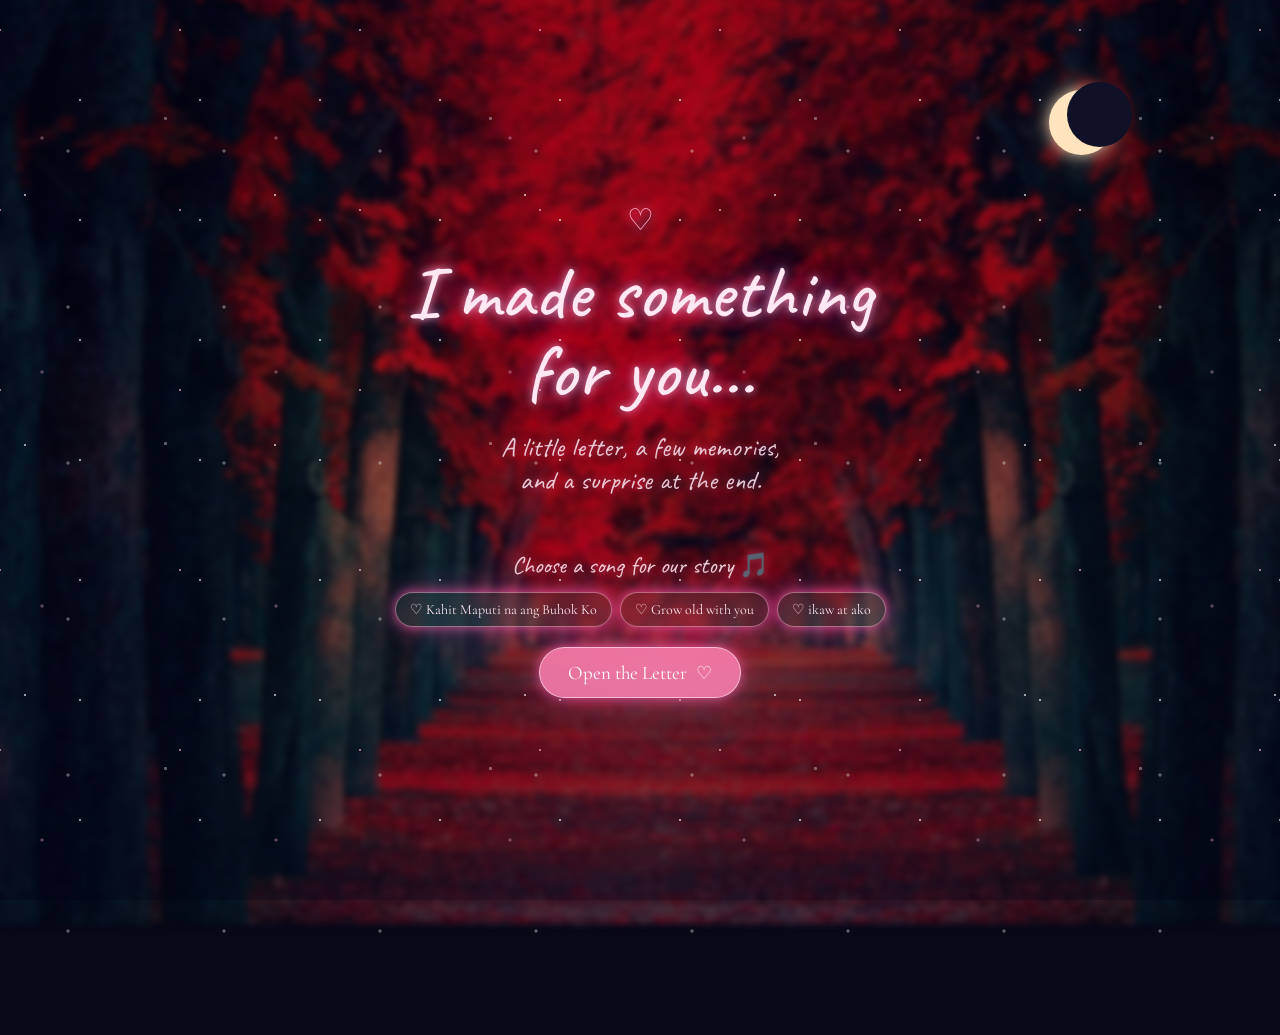
==== index.html @ f9e776af "Add files via upload" ====
<!DOCTYPE html>
<html lang="en">

<head>
    <meta charset="UTF-8">
    <meta name="viewport" content="width=device-width, initial-scale=1.0">

    <title><title>A Letter For Zhaira 💌</title>
    <meta name="description" content="A special letter made just for Zhaira. ❤️">

    <link rel="preconnect" href="https://fonts.googleapis.com">
    <link rel="preconnect" href="https://fonts.gstatic.com" crossorigin>

    <link
        href="https://fonts.googleapis.com/css2?family=Caveat:wght@400;500;600;700&family=Cormorant+Garamond:wght@400;500;600&display=swap"
        rel="stylesheet">

    <link rel="stylesheet" href="style.css">
</head>

<body>

    <!-- Stars -->
    <div class="stars"></div>
    <div class="stars stars2"></div>

    <!-- Moon -->
    <div class="moon"></div>

    <!-- Opening Screen -->
    <main class="opening">

        <div class="small-heart">♡</div>

        <h1>
            I made something<br>
            for you...
        </h1>

        <p>
            A little letter, a few memories,<br>
            and a surprise at the end.
        </p>

        <div class="music-choice">

    <p>Choose a song for our story 🎵</p>

    <div class="music-buttons">

        <button class="music-btn" data-song="music1.mp3">
            ♡ Kahit Maputi na ang Buhok Ko
        </button>

        <button class="music-btn" data-song="music2.mp3">
            ♡ Grow old with you
        </button>

        <button class="music-btn" data-song="music3.mp3">
            ♡ ikaw at ako
        </button>

    </div>

</div>

<audio id="backgroundMusic" loop></audio>

        <button id="openButton">
            Open the Letter
            <span>♡</span>
        </button>

    </main>


  <!-- Envelope Screen -->
<section id="envelopeScreen" class="envelope-screen">

    <div class="envelope" id="envelope">

        <div class="envelope-flap"></div>

        <div class="envelope-body">
            <div class="envelope-heart">♥</div>
        </div>

        <div class="letter-paper">
            <h2>For You ❤️</h2>

            <p>
                There are some things I want to tell you...
            </p>

            <button id="continueButton">
                Read my letter ♡
            </button>
        </div>

    </div>

    <p class="envelope-text">
        Just for you...
    </p>

</section>

<!-- First Letter -->

<!-- Memories -->

<!-- Surprise -->

<!-- Ring Letter -->

<!-- Final Ending -->
<section id="finalScreen" class="final-screen">

    <div class="final-content">

        <div class="final-hearts">
            ♡ ♥ ♡
        </div>

        <h2>Thank You</h2>

        <p>
            Thank you for being part of my life,
            for the memories, the smiles,
            and all the little moments we share.
        </p>

        <p>
            I hope this little surprise reminded you
            of just how special you are to me.
        </p>

        <div class="final-message">
            With all my heart, ❤️
            <br>
            <span>— Brylle Pogi</span>
        </div>

        <div class="final-star">✦</div>

    </div>

</section>
<section id="ringLetterScreen" class="ring-letter-screen">

    <div class="ring-letter-content">

        <div class="ring-icon">💍</div>

        <h2>One More Thing...</h2>

        <p>
            This ring is more than just a ring.
        </p>

        <p>
            It represents a promise, a memory,
            and all the little moments that made
            you special to me.
        </p>

        <p>
            I hope whenever you see it,
            you remember how much you mean to me. ❤️
        </p>

        <button id="finalButton">
            One last thing ♡
        </button>

    </div>

</section>
<section id="surpriseScreen" class="surprise-screen">

    <div class="surprise-content">

        <p class="surprise-small">
            And there's one more thing...
        </p>

        <h2>A little surprise for you</h2>

        <div class="gift-box" id="giftBox">

            <div class="gift-lid">
                <div class="ribbon"></div>
            </div>

            <div class="gift-body">
                <div class="ribbon"></div>
            </div>

            <div class="ring-surprise">
    <div class="ring">💍</div>
</div>

        </div>

        <p class="gift-text">
            Click the gift 🎁
        </p>

    </div>

</section>
<section id="memoriesScreen" class="memories-screen">

    <div class="memories-content">

        <div class="memory-heart">♡</div>

        <h2>Our Memories</h2>

        <p class="memory-intro">
            A few little moments that I want to keep forever...
        </p>

        <div class="memory-gallery">

            <div class="memory-card">
                <img src="memory1.jpg" alt="Our memory">
                <p>One of my favorite moments with you. ❤️</p>
            </div>

            <div class="memory-card">
                <img src="memory2.jpg" alt="Our memory">
                <p>Our cute Moments. ♡</p>
            </div>

            <div class="memory-card">
                <img src="memory3.jpg" alt="Our memory">
                <p>Our frist Monthsary. ✨</p>
            </div>

        </div>

        <button id="memoryNextButton">
            There's more ♡
        </button>

    </div>

</section>
<section id="letterScreen" class="letter-screen">

    <div class="letter-content">

        <div class="letter-small-heart">♡</div>

        <h2>For You</h2>

        <p>
            I don't always know how to put everything
            I feel into words...
        </p>

        <p>
            But I want you to know that you are someone
            very special to me.
        </p>

        <p>
            So I made this little website just for you. ❤️
        </p>

        <button id="nextLetterButton">
            Continue ♡
        </button>

    </div>

</section>

    <script src="script.js"></script>

</body>
</html>
---- style.css ----
* {
    margin: 0;
    padding: 0;
    box-sizing: border-box;
}


/* =========================
   BODY
========================= */

body {
    width: 100%;
    height: 100vh;

    overflow: hidden;

    color: white;

    font-family: "Cormorant Garamond", serif;

    background: #080817;

    position: relative;
}


/* =========================
   BLURRED BACKGROUND
========================= */

body::after {
    content: "";

    position: absolute;

    inset: -10px;

    background-image:
        linear-gradient(
            rgba(5, 5, 25, 0.20),
            rgba(5, 5, 25, 0.40)
        ),
        url("romanticbackground.jpg");

    background-size: cover;
    background-position: center;
    background-repeat: no-repeat;

    /* Slight blur */
    filter: blur(3px);

    /* Prevent white edges caused by blur */
    transform: scale(1.03);

    z-index: 0;
}


/* =========================
   DARK OVERLAY
========================= */

body::before {
    content: "";

    position: absolute;

    inset: 0;

    background:
        radial-gradient(
            circle at center,
            transparent 10%,
            rgba(0, 0, 20, 0.35) 100%
        );

    pointer-events: none;

    z-index: 1;
}


/* =========================
   OPENING CONTENT
========================= */

.opening {
    position: relative;

    z-index: 10;

    height: 100vh;

    display: flex;

    flex-direction: column;

    justify-content: center;

    align-items: center;

    text-align: center;

    padding: 20px;

    animation: fadeIn 2s ease;
}


/* =========================
   MAIN TITLE
========================= */

h1 {
    font-family: "Caveat", cursive;

    font-size: clamp(45px, 7vw, 75px);

    font-weight: 500;

    line-height: 1.05;

    letter-spacing: 1px;

    color: #ffe7f3;

    text-shadow:
        0 0 8px rgba(255, 180, 220, 0.8),
        0 0 25px rgba(255, 100, 190, 0.5),
        0 0 45px rgba(160, 80, 255, 0.3);

    margin-bottom: 20px;
}


/* =========================
   DESCRIPTION
========================= */

p {
    font-family: "Caveat", cursive;

    font-size: clamp(20px, 3vw, 27px);

    line-height: 1.2;

    color: #f7dce9;

    opacity: 0.9;

    margin-bottom: 35px;

    text-shadow:
        0 0 8px rgba(255, 150, 210, 0.4);
}


/* =========================
   BUTTON
========================= */

button {
    font-family: "Cormorant Garamond", serif;

    font-size: 19px;

    color: white;

    background: rgba(255, 130, 180, 0.85);

    border: 1px solid rgba(255, 220, 240, 0.7);

    border-radius: 40px;

    padding: 13px 28px;

    cursor: pointer;

    box-shadow:
        0 0 12px rgba(255, 100, 180, 0.7),
        0 0 30px rgba(255, 80, 180, 0.35);

    backdrop-filter: blur(5px);

    transition:
        transform 0.3s ease,
        box-shadow 0.3s ease,
        background 0.3s ease;
}


button span {
    margin-left: 5px;

    font-size: 18px;
}


button:hover {
    transform: scale(1.08);

    background: rgba(255, 150, 195, 0.95);

    box-shadow:
        0 0 20px rgba(255, 100, 190, 0.9),
        0 0 45px rgba(200, 80, 255, 0.5);
}


button:active {
    transform: scale(0.96);
}


/* =========================
   SMALL HEART
========================= */

.small-heart {
    font-size: 30px;

    color: #ffb5d5;

    margin-bottom: 15px;

    animation: heartbeat 2s infinite;

    text-shadow:
        0 0 10px #ff8fc5,
        0 0 25px #ff5baa;
}


/* =========================
   MOON
========================= */

.moon {
    position: absolute;

    z-index: 5;

    top: 10%;

    right: 13%;

    width: 65px;

    height: 65px;

    border-radius: 50%;

    background: #ffe4bd;

    box-shadow:
        0 0 15px rgba(255, 230, 190, 0.8),
        0 0 40px rgba(255, 210, 170, 0.35);

    animation: moonGlow 4s ease-in-out infinite;
}


/* =========================
   MOON SHADOW
========================= */

.moon::after {
    content: "";

    position: absolute;

    width: 65px;

    height: 65px;

    border-radius: 50%;

    background: #101126;

    top: -8px;

    left: 18px;
}


/* =========================
   STARS
========================= */

.stars,
.stars2 {
    position: absolute;

    inset: 0;

    z-index: 3;

    pointer-events: none;

    background-image:
        radial-gradient(
            circle,
            white 1px,
            transparent 1.5px
        ),

        radial-gradient(
            circle,
            #ffb7dc 1px,
            transparent 1.5px
        ),

        radial-gradient(
            circle,
            #ffffff 1px,
            transparent 1.5px
        );

    background-size:
        120px 120px,
        180px 180px,
        250px 250px;

    background-position:
        20px 40px,
        90px 120px,
        150px 70px;

    opacity: 0.6;

    animation: starsMove 15s linear infinite;
}


.stars2 {
    opacity: 0.35;

    transform: scale(1.3);

    animation-duration: 25s;
}


/* =========================
   ANIMATIONS
========================= */

@keyframes fadeIn {

    from {
        opacity: 0;

        transform: translateY(20px);
    }

    to {
        opacity: 1;

        transform: translateY(0);
    }
}


@keyframes heartbeat {

    0%,
    100% {
        transform: scale(1);
    }

    50% {
        transform: scale(1.18);
    }
}


@keyframes moonGlow {

    0%,
    100% {
        transform: translateY(0);

        box-shadow:
            0 0 15px rgba(255, 230, 190, 0.8),
            0 0 40px rgba(255, 210, 170, 0.35);
    }

    50% {
        transform: translateY(-5px);

        box-shadow:
            0 0 25px rgba(255, 230, 190, 1),
            0 0 60px rgba(255, 210, 170, 0.5);
    }
}


@keyframes starsMove {

    from {
        background-position:
            20px 40px,
            90px 120px,
            150px 70px;
    }

    to {
        background-position:
            20px 200px,
            90px 300px,
            150px 220px;
    }
}


/* =========================
   MOBILE
========================= */

@media (max-width: 600px) {

    .moon {
        width: 45px;

        height: 45px;

        right: 10%;

        top: 12%;
    }


    .moon::after {
        width: 45px;

        height: 45px;

        left: 13px;

        top: -6px;
    }


    h1 {
        font-size: 50px;
    }


    p {
        font-size: 21px;
    }


    button {
        font-size: 17px;

        padding: 12px 25px;
    }
}

    /* =========================
   ENVELOPE SCREEN
========================= */

.envelope-screen {
    position: fixed;

    inset: 0;

    z-index: 20;

    display: flex;

    flex-direction: column;

    justify-content: center;

    align-items: center;

    background: rgba(5, 5, 20, 0.35);

    backdrop-filter: blur(3px);

    opacity: 0;

    visibility: hidden;

    transition: opacity 1s ease;
}


/* Show envelope */

.envelope-screen.show {
    opacity: 1;

    visibility: visible;
}


/* =========================
   ENVELOPE
========================= */

.envelope {
    position: relative;

    width: 280px;

    height: 190px;

    animation: envelopeFloat 3s ease-in-out infinite;

    filter:
        drop-shadow(0 0 20px rgba(255, 120, 180, 0.5));
}


/* Envelope body */

.envelope-body {
    position: absolute;

    bottom: 0;

    left: 0;

    width: 100%;

    height: 100%;

    background: linear-gradient(
        135deg,
        #ffe1e5,
        #ffc2cc
    );

    border-radius: 8px;

    box-shadow:
        inset 0 0 20px rgba(255, 255, 255, 0.5),
        0 0 25px rgba(255, 120, 170, 0.35);

    z-index: 2;
}


/* Envelope flap */

.envelope-flap {
    position: absolute;

    top: 0;

    left: 0;

    width: 0;

    height: 0;

    border-left: 140px solid transparent;

    border-right: 140px solid transparent;

    border-top: 100px solid #ffd0d6;

    z-index: 4;

    transform-origin: top center;

    filter: drop-shadow(
        0 3px 3px rgba(150, 70, 90, 0.15)
    );
}


/* Heart */

.envelope-heart {
    position: absolute;

    top: 50%;

    left: 50%;

    transform: translate(-50%, -50%);

    width: 48px;

    height: 48px;

    display: flex;

    justify-content: center;

    align-items: center;

    border-radius: 50%;

    background: #f0647d;

    color: white;

    font-size: 25px;

    box-shadow:
        0 0 15px rgba(255, 80, 120, 0.7);

    z-index: 5;

    animation: heartbeat 2s infinite;
}


/* Text */

.envelope-text {
    margin-top: 30px;

    font-family: "Caveat", cursive;

    font-size: 30px;

    color: #ffe8f0;

    text-shadow:
        0 0 10px rgba(255, 120, 180, 0.8);
}


/* =========================
   ENVELOPE ANIMATION
========================= */

@keyframes envelopeFloat {

    0%,
    100% {
        transform: translateY(0);
    }

    50% {
        transform: translateY(-10px);
    }
}

/* =========================
   OPENING ENVELOPE
========================= */

.envelope {
    cursor: pointer;
}

/* Flap opening */

.envelope-flap {
    transition: transform 0.8s ease;
    transform-origin: top center;
}

.envelope.open .envelope-flap {
    transform: rotateX(180deg);
}

/* Letter */

.letter-paper {
    position: absolute;

    width: 230px;
    min-height: 270px;

    left: 25px;
    bottom: 20px;

    padding: 25px;

    box-sizing: border-box;

    background: #fff8f9;

    border-radius: 5px;

    text-align: center;

    z-index: 1;

    transform: translateY(0);

    transition:
        transform 1s ease,
        z-index 0s 0.5s;

    box-shadow:
        0 5px 20px rgba(0, 0, 0, 0.2);
}

.letter-paper h2 {
    font-family: "Caveat", cursive;

    font-size: 32px;

    color: #d94f70;

    margin-bottom: 15px;
}

.letter-paper p {
    font-family: "Cormorant Garamond", serif;

    font-size: 18px;

    line-height: 1.5;

    color: #555;
}

.letter-paper button {
    margin-top: 15px;

    padding: 10px 20px;

    border: none;

    border-radius: 20px;

    background: #f0647d;

    color: white;

    font-family: "Cormorant Garamond", serif;

    font-size: 15px;

    cursor: pointer;

    box-shadow:
        0 0 12px rgba(240, 100, 125, 0.5);
}

/* When envelope opens */

.envelope.open .letter-paper {
    transform: translateY(-180px);

    z-index: 6;
}

/* Hide heart after opening */

.envelope.open .envelope-heart {
    opacity: 0;

    transition: opacity 0.3s ease;
}

/* =========================
   FIRST LETTER
========================= */

.letter-screen {
    position: fixed;
    inset: 0;

    z-index: 30;

    display: flex;
    justify-content: center;
    align-items: center;

    padding: 25px;

    box-sizing: border-box;

    background:
        rgba(8, 8, 25, 0.45);

    backdrop-filter: blur(8px);

    opacity: 0;
    visibility: hidden;

    transition: opacity 1s ease;
}

.letter-screen.show {
    opacity: 1;
    visibility: visible;
}

.letter-content {
    width: min(520px, 90%);

    padding: 45px 35px;

    box-sizing: border-box;

    background:
        linear-gradient(
            145deg,
            rgba(255, 245, 248, 0.97),
            rgba(255, 225, 235, 0.94)
        );

    border-radius: 12px;

    text-align: center;

    box-shadow:
        0 0 30px rgba(255, 120, 180, 0.35),
        0 20px 60px rgba(0, 0, 0, 0.35);

    transform: translateY(30px);

    transition: transform 1s ease;
}

.letter-screen.show .letter-content {
    transform: translateY(0);
}

.letter-small-heart {
    font-size: 35px;

    color: #e95c7c;

    animation: heartbeat 2s infinite;
}

.letter-content h2 {
    font-family: "Caveat", cursive;

    font-size: 50px;

    color: #c94d70;

    margin: 5px 0 20px;
}

.letter-content p {
    font-family: "Cormorant Garamond", serif;

    font-size: 20px;

    line-height: 1.7;

    color: #493842;

    margin: 15px 0;
}

.letter-content button {
    margin-top: 20px;

    padding: 12px 28px;

    border: none;

    border-radius: 30px;

    background: #e96584;

    color: white;

    font-family: "Cormorant Garamond", serif;

    font-size: 17px;

    cursor: pointer;

    box-shadow:
        0 0 18px rgba(233, 101, 132, 0.5);

    transition: 0.3s ease;
}

.letter-content button:hover {
    transform: scale(1.05);
}

/* =========================
   MEMORIES
========================= */

.memories-screen {
    position: fixed;
    inset: 0;

    z-index: 40;

    display: flex;
    justify-content: center;
    align-items: center;

    padding: 25px;

    box-sizing: border-box;

    background: rgba(8, 8, 25, 0.5);

    backdrop-filter: blur(8px);

    opacity: 0;
    visibility: hidden;

    overflow-y: auto;

    transition: opacity 1s ease;
}

.memories-screen.show {
    opacity: 1;
    visibility: visible;
}

.memories-content {
    width: min(900px, 95%);

    text-align: center;

    padding: 35px 20px;
}

.memory-heart {
    font-size: 38px;

    color: #ff8eaf;

    animation: heartbeat 2s infinite;
}

.memories-content h2 {
    font-family: "Caveat", cursive;

    font-size: 55px;

    color: #ffe6ef;

    margin: 5px 0;
    
    text-shadow:
        0 0 15px rgba(255, 120, 180, 0.7);
}

.memory-intro {
    font-family: "Cormorant Garamond", serif;

    font-size: 20px;

    color: #f8dce8;

    margin-bottom: 30px;
}

.memory-gallery {
    display: flex;

    justify-content: center;

    gap: 25px;

    flex-wrap: wrap;
}

.memory-card {
    width: 240px;

    padding: 10px;

    background: #fff8fa;

    border-radius: 8px;

    box-shadow:
        0 10px 30px rgba(0, 0, 0, 0.35);

    transform: rotate(-2deg);

    transition: 0.4s ease;
}

.memory-card:nth-child(2) {
    transform: rotate(2deg);
}

.memory-card:nth-child(3) {
    transform: rotate(-1deg);
}

.memory-card:hover {
    transform: translateY(-10px) rotate(0deg) scale(1.03);
}

.memory-card img {
    width: 100%;

    height: 220px;

    object-fit: cover;

    border-radius: 5px;
}

.memory-card p {
    font-family: "Caveat", cursive;

    font-size: 22px;

    color: #6b4350;

    margin: 10px 5px 5px;
}

#memoryNextButton {
    margin-top: 30px;

    padding: 12px 28px;

    border: none;

    border-radius: 30px;

    background: #e96584;

    color: white;

    font-family: "Cormorant Garamond", serif;

    font-size: 17px;

    cursor: pointer;

    box-shadow:
        0 0 18px rgba(233, 101, 132, 0.5);

    transition: 0.3s ease;
}

#memoryNextButton:hover {
    transform: scale(1.05);
}

/* =========================
   SURPRISE GIFT
========================= */

.surprise-screen {
    position: fixed;
    inset: 0;

    z-index: 50;

    display: flex;
    justify-content: center;
    align-items: center;

    text-align: center;

    background: rgba(8, 8, 25, 0.55);

    backdrop-filter: blur(8px);

    opacity: 0;
    visibility: hidden;

    transition: opacity 1s ease;
}

.surprise-screen.show {
    opacity: 1;
    visibility: visible;
}

.surprise-small {
    font-family: "Caveat", cursive;

    font-size: 28px;

    color: #f7c8d8;
}

.surprise-content h2 {
    font-family: "Caveat", cursive;

    font-size: 48px;

    color: #ffe5ee;

    margin-bottom: 45px;

    text-shadow:
        0 0 15px rgba(255, 120, 180, 0.7);
}

/* Gift */

.gift-box {
    position: relative;

    width: 180px;
    height: 160px;

    margin: auto;

    cursor: pointer;

    animation: giftFloat 2.5s ease-in-out infinite;

    filter:
        drop-shadow(0 0 20px rgba(255, 100, 170, 0.5));
}

.gift-body {
    position: absolute;

    bottom: 0;

    width: 180px;
    height: 110px;

    background: linear-gradient(
        135deg,
        #f28aa5,
        #d94f78
    );

    border-radius: 5px;

    box-shadow:
        inset 0 0 20px rgba(255,255,255,0.2);
}

.gift-lid {
    position: absolute;

    top: 25px;
    left: -10px;

    width: 200px;
    height: 45px;

    background: #ff9ab2;

    border-radius: 5px;

    z-index: 3;

    transition: transform 0.8s ease;
}

.gift-box.open .gift-lid {
    transform:
        translateY(-70px)
        rotate(-8deg);
}

.ribbon {
    position: absolute;

    left: 50%;

    transform: translateX(-50%);

    width: 30px;
    height: 100%;

    background: #ffe0e8;
}

.gift-text {
    margin-top: 30px;

    font-family: "Caveat", cursive;

    font-size: 27px;

    color: #ffe8f0;
}

@keyframes giftFloat {

    0%, 100% {
        transform: translateY(0);
    }

    50% {
        transform: translateY(-12px);
    }
}
/* =========================
   RING SURPRISE
========================= */

.ring-surprise {
    position: absolute;

    left: 50%;
    bottom: 45px;

    transform: translateX(-50%);

    z-index: 5;

    opacity: 0;

    transition:
        opacity 0.8s ease,
        transform 1s ease;
}

.gift-box.open .ring-surprise {
    opacity: 1;

    transform:
        translateX(-50%)
        translateY(-170px);
}

.ring {
    font-size: 75px;

    filter:
        drop-shadow(
            0 0 12px rgba(255, 220, 120, 0.9)
        )
        drop-shadow(
            0 0 25px rgba(255, 180, 100, 0.7)
        );

    animation: ringGlow 2s ease-in-out infinite;
}

@keyframes ringGlow {

    0%, 100% {
        transform: scale(1);
    }

    50% {
        transform: scale(1.12);
    }
}

/* =========================
   RING LETTER
========================= */

.ring-letter-screen {
    position: fixed;
    inset: 0;

    z-index: 60;

    display: flex;
    justify-content: center;
    align-items: center;

    padding: 25px;

    box-sizing: border-box;

    background: rgba(8, 8, 25, 0.6);

    backdrop-filter: blur(10px);

    opacity: 0;
    visibility: hidden;

    transition: opacity 1s ease;
}

.ring-letter-screen.show {
    opacity: 1;
    visibility: visible;
}

.ring-letter-content {
    width: min(520px, 90%);

    padding: 45px 35px;

    box-sizing: border-box;

    background:
        linear-gradient(
            145deg,
            rgba(255, 245, 248, 0.97),
            rgba(255, 225, 235, 0.94)
        );

    border-radius: 15px;

    text-align: center;

    box-shadow:
        0 0 35px rgba(255, 120, 180, 0.4);

    animation: ringLetterAppear 1s ease;
}

.ring-icon {
    font-size: 65px;

    filter:
        drop-shadow(
            0 0 15px rgba(255, 210, 100, 0.8)
        );

    animation: ringGlow 2s infinite;
}

.ring-letter-content h2 {
    font-family: "Caveat", cursive;

    font-size: 50px;

    color: #c94d70;

    margin: 5px 0 20px;
}

.ring-letter-content p {
    font-family: "Cormorant Garamond", serif;

    font-size: 20px;

    line-height: 1.7;

    color: #493842;

    margin: 15px 0;
}

#finalButton {
    margin-top: 20px;

    padding: 12px 28px;

    border: none;

    border-radius: 30px;

    background: #e96584;

    color: white;

    font-family: "Cormorant Garamond", serif;

    font-size: 17px;

    cursor: pointer;

    box-shadow:
        0 0 18px rgba(233, 101, 132, 0.5);
}

@keyframes ringLetterAppear {

    from {
        transform: translateY(30px);
        opacity: 0;
    }

    to {
        transform: translateY(0);
        opacity: 1;
    }
}

/* =========================
   FINAL ENDING
========================= */

.final-screen {
    position: fixed;
    inset: 0;

    z-index: 70;

    display: flex;
    justify-content: center;
    align-items: center;

    padding: 25px;

    box-sizing: border-box;

    background:
        radial-gradient(
            circle at center,
            rgba(120, 50, 100, 0.35),
            rgba(5, 5, 20, 0.9)
        );

    backdrop-filter: blur(10px);

    opacity: 0;
    visibility: hidden;

    transition: opacity 1.5s ease;
}

.final-screen.show {
    opacity: 1;
    visibility: visible;
}

.final-content {
    width: min(600px, 90%);

    text-align: center;

    animation: finalAppear 1.5s ease;
}

.final-hearts {
    font-size: 30px;

    color: #ff9fba;

    letter-spacing: 12px;

    animation: heartbeat 2s infinite;
}

.final-content h2 {
    font-family: "Caveat", cursive;

    font-size: 70px;

    color: #ffe8f0;

    margin: 10px 0 25px;

    text-shadow:
        0 0 20px rgba(255, 120, 180, 0.8);
}

.final-content p {
    font-family: "Cormorant Garamond", serif;

    font-size: 21px;

    line-height: 1.7;

    color: #f6dfe8;

    margin: 15px auto;

    max-width: 500px;
}

.final-message {
    margin-top: 35px;

    font-family: "Caveat", cursive;

    font-size: 28px;

    color: #ffd5e2;
}

.final-message span {
    font-size: 32px;

    color: #fff0f5;
}

.final-star {
    margin-top: 35px;

    font-size: 25px;

    color: #ffd6e5;

    animation: starTwinkle 2s infinite;
}

@keyframes finalAppear {

    from {
        opacity: 0;
        transform: translateY(30px);
    }

    to {
        opacity: 1;
        transform: translateY(0);
    }
}

@keyframes starTwinkle {

    0%, 100% {
        opacity: 0.3;
        transform: scale(0.8);
    }

    50% {
        opacity: 1;
        transform: scale(1.2);
    }
}

/* =========================
   MUSIC CHOICE
========================= */

.music-choice {
    margin: 20px 0;
}

.music-choice > p {
    font-family: "Caveat", cursive;
    font-size: 24px;
    color: #ffe5ee;
    margin-bottom: 12px;
}

.music-buttons {
    display: flex;
    justify-content: center;
    gap: 8px;
    flex-wrap: wrap;
}

.music-btn {
    padding: 8px 14px;

    border: 1px solid rgba(255, 180, 210, 0.5);
    border-radius: 25px;

    background: rgba(255, 255, 255, 0.08);

    color: #ffe8f0;

    font-family: "Cormorant Garamond", serif;
    font-size: 14px;

    cursor: pointer;

    transition: 0.3s ease;
}

.music-btn:hover,
.music-btn.selected {
    background: rgba(240, 100, 140, 0.7);

    box-shadow:
        0 0 12px rgba(255, 120, 180, 0.5);

    transform: translateY(-2px);
}
/* =========================
   SCREEN TRANSITIONS
========================= */

.hide-screen {
    display: none !important;
}
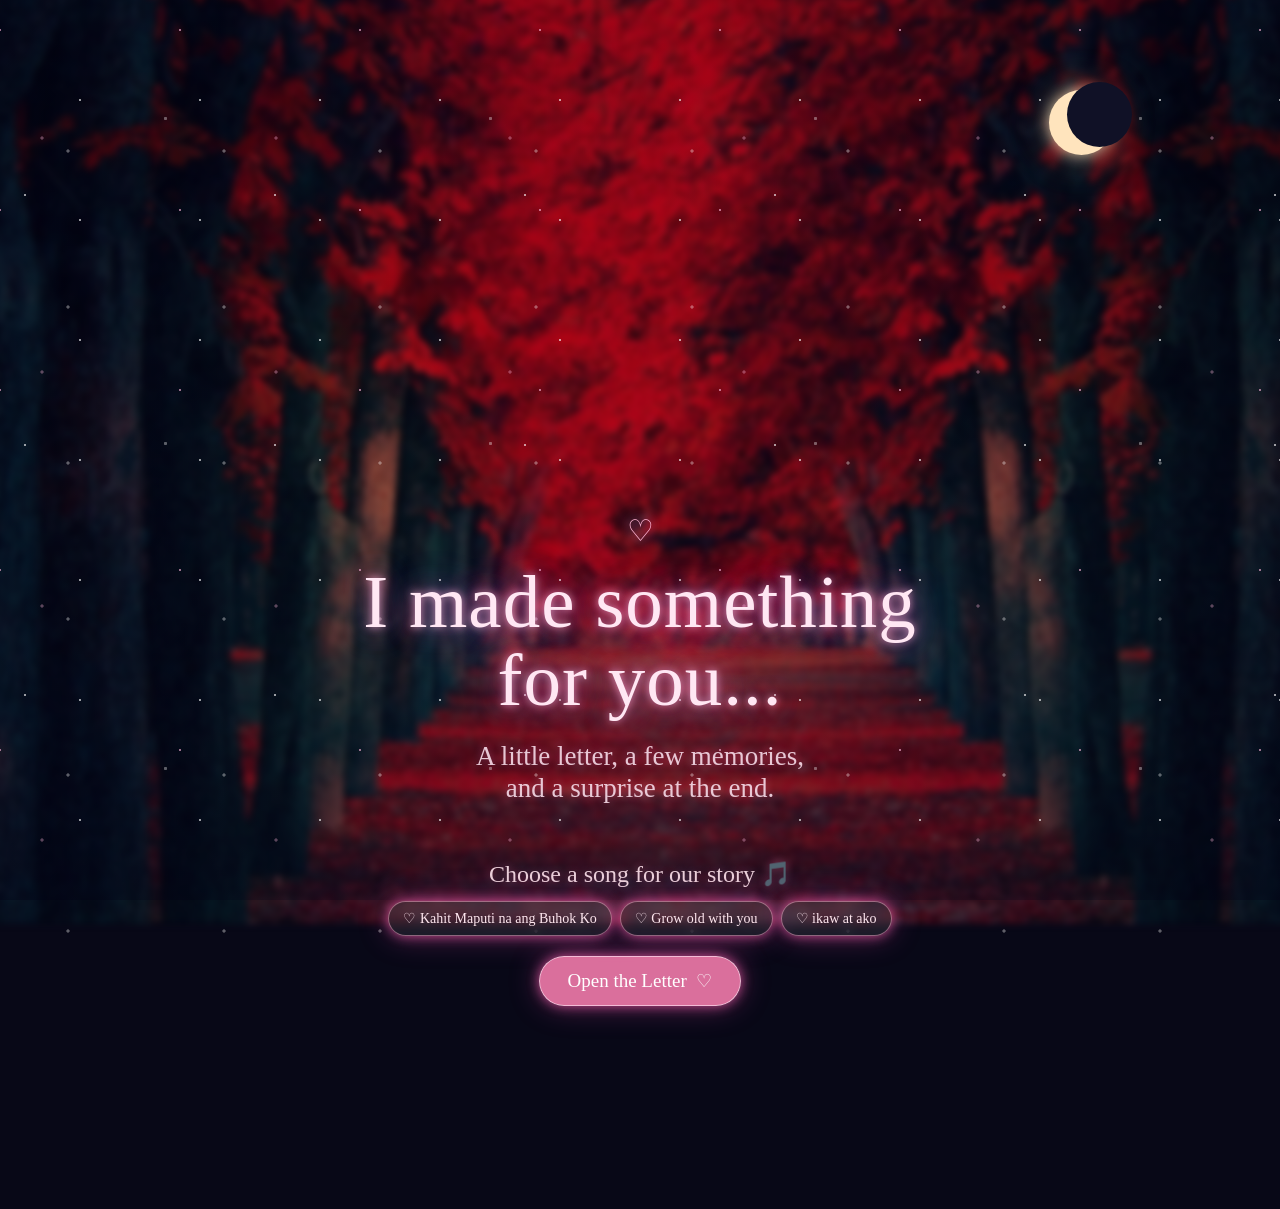
==== commit a66211a5: "Update index.html" ====
--- a/index.html
+++ b/index.html
@@ -5,32 +5,86 @@
     <meta charset="UTF-8">
     <meta name="viewport" content="width=device-width, initial-scale=1.0">
 
-    <title><title>A Letter For Zhaira 💌</title>
-    <meta name="description" content="A special letter made just for Zhaira. ❤️">
-
-    <link rel="preconnect" href="https://fonts.googleapis.com">
-    <link rel="preconnect" href="https://fonts.gstatic.com" crossorigin>
-
-    <link
-        href="https://fonts.googleapis.com/css2?family=Caveat:wght@400;500;600;700&family=Cormorant+Garamond:wght@400;500;600&display=swap"
-        rel="stylesheet">
+    <title>A Letter For Zhaira</title>
+
+    <meta name="description"
+          content="A special letter, memories, and a little surprise made just for Zhaira. ❤️">
+
+    <meta name="robots" content="index, follow">
 
     <link rel="stylesheet" href="style.css">
 </head>
 
 <body>
 
+    <!-- LOGIN SCREEN -->
+
+    <section id="loginScreen" class="login-screen">
+
+        <div class="login-box">
+
+            <div class="login-heart">♡</div>
+
+            <h1>Welcome</h1>
+
+            <p class="login-subtitle">
+                A little secret awaits you...
+            </p>
+
+            <div class="input-group">
+
+                <label>Email</label>
+
+                <input
+                    type="email"
+                    id="loginEmail"
+                    placeholder="Enter your email"
+                >
+
+            </div>
+
+            <div class="input-group">
+
+                <label>Password</label>
+
+                <input
+                    type="password"
+                    id="loginPassword"
+                    placeholder="Enter your password"
+                >
+
+            </div>
+
+            <button id="loginButton">
+                Enter ♡
+            </button>
+
+            <p id="loginError"></p>
+
+        </div>
+
+    </section>
+
+
     <!-- Stars -->
+
     <div class="stars"></div>
+
     <div class="stars stars2"></div>
 
+
     <!-- Moon -->
+
     <div class="moon"></div>
 
+
     <!-- Opening Screen -->
+
     <main class="opening">
 
-        <div class="small-heart">♡</div>
+        <div class="small-heart">
+            ♡
+        </div>
 
         <h1>
             I made something<br>
@@ -42,29 +96,48 @@
             and a surprise at the end.
         </p>
 
+
+        <!-- Music -->
+
         <div class="music-choice">
 
-    <p>Choose a song for our story 🎵</p>
-
-    <div class="music-buttons">
-
-        <button class="music-btn" data-song="music1.mp3">
-            ♡ Kahit Maputi na ang Buhok Ko
-        </button>
-
-        <button class="music-btn" data-song="music2.mp3">
-            ♡ Grow old with you
-        </button>
-
-        <button class="music-btn" data-song="music3.mp3">
-            ♡ ikaw at ako
-        </button>
-
-    </div>
-
-</div>
-
-<audio id="backgroundMusic" loop></audio>
+            <p>
+                Choose a song for our story 🎵
+            </p>
+
+            <div class="music-buttons">
+
+                <button
+                    class="music-btn"
+                    data-song="music1.mp3"
+                >
+                    ♡ Kahit Maputi na ang Buhok Ko
+                </button>
+
+                <button
+                    class="music-btn"
+                    data-song="music2.mp3"
+                >
+                    ♡ Grow old with you
+                </button>
+
+                <button
+                    class="music-btn"
+                    data-song="music3.mp3"
+                >
+                    ♡ ikaw at ako
+                </button>
+
+            </div>
+
+        </div>
+
+
+        <audio
+            id="backgroundMusic"
+            loop
+        ></audio>
+
 
         <button id="openButton">
             Open the Letter
@@ -74,210 +147,384 @@
     </main>
 
 
-  <!-- Envelope Screen -->
-<section id="envelopeScreen" class="envelope-screen">
-
-    <div class="envelope" id="envelope">
-
-        <div class="envelope-flap"></div>
-
-        <div class="envelope-body">
-            <div class="envelope-heart">♥</div>
-        </div>
-
-        <div class="letter-paper">
-            <h2>For You ❤️</h2>
-
-            <p>
-                There are some things I want to tell you...
-            </p>
-
-            <button id="continueButton">
-                Read my letter ♡
+    <!-- Envelope Screen -->
+
+    <section
+        id="envelopeScreen"
+        class="envelope-screen"
+    >
+
+        <div
+            class="envelope"
+            id="envelope"
+        >
+
+            <div class="envelope-flap"></div>
+
+            <div class="envelope-body">
+
+                <div class="envelope-heart">
+                    ♥
+                </div>
+
+            </div>
+
+            <div class="letter-paper">
+
+                <h2>
+                    For You ❤️
+                </h2>
+
+                <p>
+                    There are some things I want to tell you...
+                </p>
+
+                <button id="continueButton">
+                    Read my letter ♡
+                </button>
+
+            </div>
+
+        </div>
+
+        <p class="envelope-text">
+            Just for you...
+        </p>
+
+    </section>
+
+
+    <!-- First Letter -->
+
+    <section
+        id="letterScreen"
+        class="letter-screen"
+    >
+
+        <div class="letter-content">
+
+            <div class="letter-small-heart">
+                ♡
+            </div>
+
+            <h2>
+                For You
+            </h2>
+
+            <p>
+                I don't always know how to put everything
+                I feel into words...
+            </p>
+
+            <p>
+                But I want you to know that you are someone
+                very special to me.
+            </p>
+
+            <p>
+                So I made this little website just for you. ❤️
+            </p>
+
+            <button id="nextLetterButton">
+                Continue ♡
             </button>
-        </div>
-
-    </div>
-
-    <p class="envelope-text">
-        Just for you...
-    </p>
-
-</section>
-
-<!-- First Letter -->
-
-<!-- Memories -->
-
-<!-- Surprise -->
-
-<!-- Ring Letter -->
-
-<!-- Final Ending -->
-<section id="finalScreen" class="final-screen">
-
-    <div class="final-content">
-
-        <div class="final-hearts">
-            ♡ ♥ ♡
-        </div>
-
-        <h2>Thank You</h2>
-
-        <p>
-            Thank you for being part of my life,
-            for the memories, the smiles,
-            and all the little moments we share.
-        </p>
-
-        <p>
-            I hope this little surprise reminded you
-            of just how special you are to me.
-        </p>
-
-        <div class="final-message">
-            With all my heart, ❤️
-            <br>
-            <span>— Brylle Pogi</span>
-        </div>
-
-        <div class="final-star">✦</div>
-
-    </div>
-
-</section>
-<section id="ringLetterScreen" class="ring-letter-screen">
-
-    <div class="ring-letter-content">
-
-        <div class="ring-icon">💍</div>
-
-        <h2>One More Thing...</h2>
-
-        <p>
-            This ring is more than just a ring.
-        </p>
-
-        <p>
-            It represents a promise, a memory,
-            and all the little moments that made
-            you special to me.
-        </p>
-
-        <p>
-            I hope whenever you see it,
-            you remember how much you mean to me. ❤️
-        </p>
-
-        <button id="finalButton">
-            One last thing ♡
-        </button>
-
-    </div>
-
-</section>
-<section id="surpriseScreen" class="surprise-screen">
-
-    <div class="surprise-content">
-
-        <p class="surprise-small">
-            And there's one more thing...
-        </p>
-
-        <h2>A little surprise for you</h2>
-
-        <div class="gift-box" id="giftBox">
-
-            <div class="gift-lid">
-                <div class="ribbon"></div>
-            </div>
-
-            <div class="gift-body">
-                <div class="ribbon"></div>
-            </div>
-
-            <div class="ring-surprise">
-    <div class="ring">💍</div>
-</div>
-
-        </div>
-
-        <p class="gift-text">
-            Click the gift 🎁
-        </p>
-
-    </div>
-
-</section>
-<section id="memoriesScreen" class="memories-screen">
-
-    <div class="memories-content">
-
-        <div class="memory-heart">♡</div>
-
-        <h2>Our Memories</h2>
-
-        <p class="memory-intro">
-            A few little moments that I want to keep forever...
-        </p>
-
-        <div class="memory-gallery">
-
-            <div class="memory-card">
-                <img src="memory1.jpg" alt="Our memory">
-                <p>One of my favorite moments with you. ❤️</p>
-            </div>
-
-            <div class="memory-card">
-                <img src="memory2.jpg" alt="Our memory">
-                <p>Our cute Moments. ♡</p>
-            </div>
-
-            <div class="memory-card">
-                <img src="memory3.jpg" alt="Our memory">
-                <p>Our frist Monthsary. ✨</p>
-            </div>
-
-        </div>
-
-        <button id="memoryNextButton">
-            There's more ♡
-        </button>
-
-    </div>
-
-</section>
-<section id="letterScreen" class="letter-screen">
-
-    <div class="letter-content">
-
-        <div class="letter-small-heart">♡</div>
-
-        <h2>For You</h2>
-
-        <p>
-            I don't always know how to put everything
-            I feel into words...
-        </p>
-
-        <p>
-            But I want you to know that you are someone
-            very special to me.
-        </p>
-
-        <p>
-            So I made this little website just for you. ❤️
-        </p>
-
-        <button id="nextLetterButton">
-            Continue ♡
-        </button>
-
-    </div>
-
-</section>
+
+        </div>
+
+    </section>
+
+
+    <!-- Memories -->
+
+    <section
+        id="memoriesScreen"
+        class="memories-screen"
+    >
+
+        <div class="memories-content">
+
+            <div class="memory-heart">
+                ♡
+            </div>
+
+            <h2>
+                Our Memories
+            </h2>
+
+            <p class="memory-intro">
+                A few little moments that I want to keep forever.
+            </p>
+
+
+            <div class="memory-gallery">
+
+
+                <!-- MEMORY 1 -->
+
+                <div class="memory-card">
+
+                    <div class="memory-photo">
+
+                        <img
+                            src="memory1.jpg"
+                            alt="Our memory"
+                        >
+
+                        <div class="secret-message">
+
+                            Simple moments with you that
+                             make me so happy.<br>
+                         
+
+                        </div>
+
+                    </div>
+
+                    <p>
+                        One of my favorite moments with you. ❤️
+                    </p>
+
+                </div>
+
+
+                <!-- MEMORY 2 -->
+
+                <div class="memory-card">
+
+                    <div class="memory-photo">
+
+                        <img
+                            src="memory2.jpg"
+                            alt="Our memory"
+                        >
+
+                        <div class="secret-message">
+
+                            Even when I have nothing, you are still there for me.<br>
+                             
+
+                        </div>
+
+                    </div>
+
+                    <p>
+                        Our little dates together ♡
+                    </p>
+
+                </div>
+
+
+                <!-- MEMORY 3 -->
+
+                <div class="memory-card">
+
+                    <div class="memory-photo">
+
+                        <img
+                            src="memory3.jpg"
+                            alt="Our memory"
+                        >
+
+                        <div class="secret-message">
+
+                           From our first monthsary
+                            to our anniversary. <br>
+                           
+
+                        </div>
+
+                    </div>
+
+                    <p>
+                        First Flowers. ✨
+                    </p>
+
+                </div>
+
+
+            </div>
+
+
+            <button id="memoryNextButton">
+                There's more 
+            </button>
+
+        </div>
+
+    </section>
+
+
+    <!-- Surprise -->
+
+    <section
+        id="surpriseScreen"
+        class="surprise-screen"
+    >
+
+        <div class="surprise-content">
+
+            <p class="surprise-small">
+                And there's one more thing.
+            </p>
+
+            <h2>
+                A little gift for you baby!
+            </h2>
+
+
+            <div
+                class="gift-box"
+                id="giftBox"
+            >
+
+                <div class="gift-lid">
+
+                    <div class="ribbon"></div>
+
+                </div>
+
+
+                <div class="gift-body">
+
+                    <div class="ribbon"></div>
+
+                </div>
+
+
+                <div class="ring-surprise">
+
+                    <div class="ring">
+                        💍
+                    </div>
+
+                </div>
+
+            </div>
+
+
+            <p class="gift-text">
+                Click the gift 🎁
+            </p>
+
+        </div>
+
+    </section>
+
+
+    <!-- Ring Letter -->
+
+    <section
+        id="ringLetterScreen"
+        class="ring-letter-screen"
+    >
+
+        <div class="ring-letter-content">
+
+            <div class="ring-icon">
+                💍
+            </div>
+
+            <h2>
+                A Promise for You
+            </h2>
+
+            <p>
+                I know that sometimes I make promises that I don’t always keep, and I’m really 
+                sorry for the times I’ve done that. 
+                But out of all the promises I’ve made, this is the one I truly want to keep 
+                to love you with all my heart, and to always choose you and only you.
+            </p>
+
+            <p>
+              I’m also sorry for the times I’ve lied to you. I know it was wrong, but I hope you don’t think that it mean
+              s I don’t love you anymore. I love you so much,
+               and no one else could ever compare to what I feel for you.
+            </p>
+
+            <p>
+               I hope you like this simple gift. It may not be much, but I made it
+                especially for you and gave it with all my heart. I love you. ❤️
+            </p>
+
+            <button id="finalButton">
+                One last thing ♡
+            </button>
+
+        </div>
+
+    </section>
+
+
+    <!-- Final Ending -->
+
+    <section
+        id="finalScreen"
+        class="final-screen"
+    >
+
+        <div class="final-content">
+
+            <div class="final-hearts">
+                ♡ ♥ ♡
+            </div>
+
+            <h2>
+                Thank You
+            </h2>
+
+            <p>
+                Una sa lahat, gusto kong magpasalamat kasi dumating ka sa buhay ko. Hindi
+                man ako marunong gumawa ng mga letter o messages na ganito, sinikap kong gawin ito kasi gusto kong maramdaman mo kung gaano kita kamahal.
+
+                
+            </p>
+
+            </p>
+            Ikaw yung babaeng pinangarap kong mahalin. Kahit madalas tayong nag-aaway kasi pasaway ako hahaha, nandyan ka pa rin para intindihin at itama ang mga pagkakamali ko. Sa'yo ko naramdaman yung pagmamahal na matagal ko nang hinahanap.
+            </p>
+
+
+            </p>
+            Sobrang naa-appreciate ko lahat ng ginagawa mo para sa atin, kahit yung mga simpleng bagay lang. May mga times na parang palubog na yung relasyon natin hahaha, pero tingnan mo tayo ngayon—eto tayo, celebrating our anniversary together. ❤️
+            </p>
+
+             </p>
+            Sana maging masaya ka sa araw na ito at maramdaman mo kung gaano kita kamahal. Sana magustuhan mo itong simpleng ginawa ko para sa'yo.
+            </p>
+
+             </p>
+            Salamat sa pananatili, sa pag-intindi, at sa pagmamahal sa akin.
+            </p>
+
+            <p>
+               Mahal na mahal kita, babyyy. Happy anniversary sa atin! ❤️🥹
+            </p>
+
+            <div class="final-message">
+
+                With all my heart, ❤️
+
+                <br>
+
+                <span>
+                    — Brylle Pogi
+                </span>
+
+            </div>
+
+            <div class="final-star">
+                ✦
+            </div>
+
+        </div>
+
+    </section>
+
+
+    <!-- JavaScript -->
 
     <script src="script.js"></script>
 
 </body>
-</html>+
+</html>
